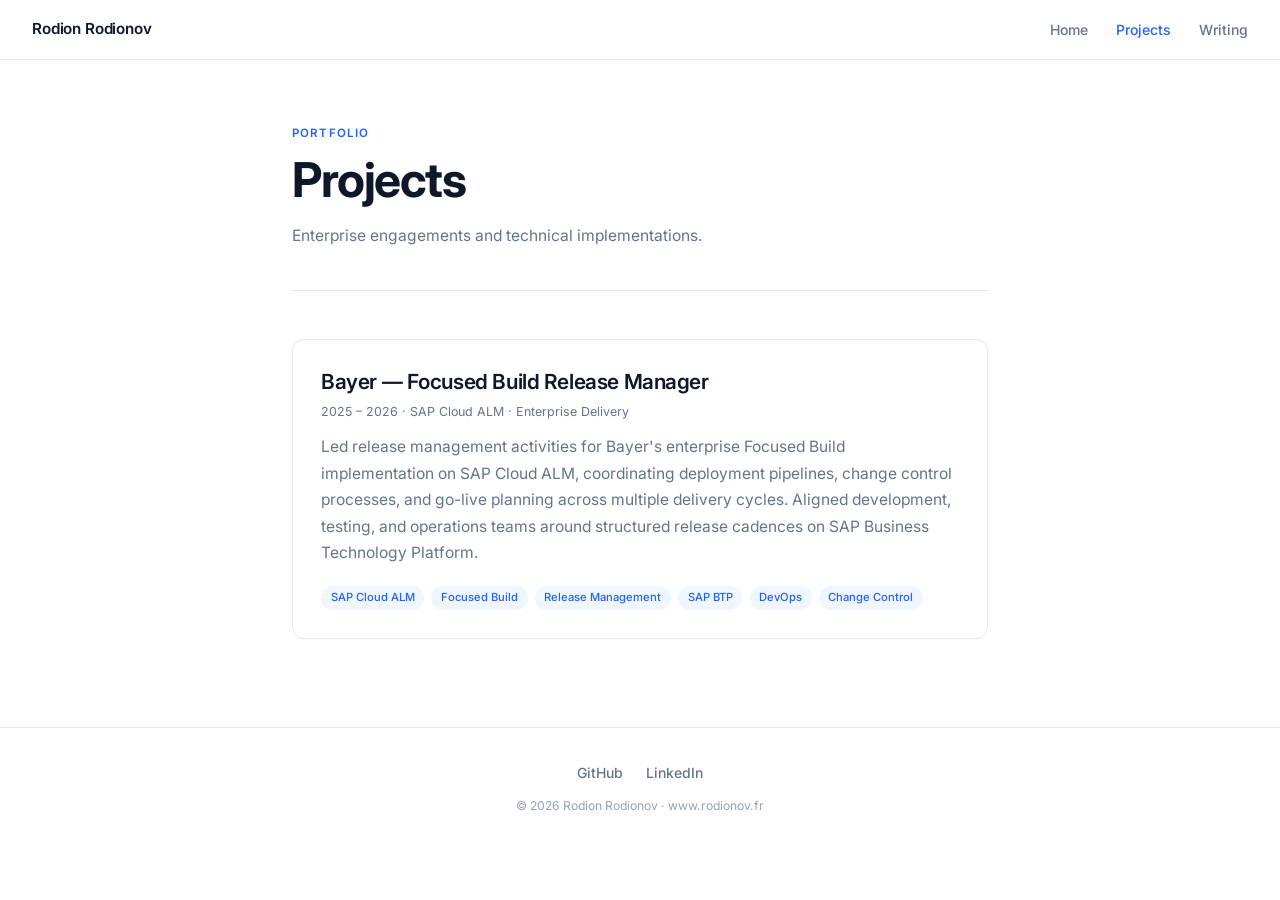
==== projects.html @ 696f6eaf "Add multi-page CV website with galaxy hero, projects, and writing sections Transforms the single-pag" ====
<!DOCTYPE html>
<html lang="en">
<head>
  <link rel="icon" type="image/png" href="/Rodion 96x96.png" sizes="96x96" />
  <meta charset="UTF-8">
  <meta name="viewport" content="width=device-width, initial-scale=1.0">
  <title>Projects — Rodion Rodionov</title>
  <meta name="description" content="Enterprise projects and technical implementations by Rodion Rodionov.">
  <link rel="preconnect" href="https://fonts.googleapis.com">
  <link rel="preconnect" href="https://fonts.gstatic.com" crossorigin>
  <link href="https://fonts.googleapis.com/css2?family=Inter:wght@300;400;500;600;700&display=swap" rel="stylesheet">
  <link rel="stylesheet" href="style.css">
</head>
<body>
  <nav class="light">
    <a href="/" class="nav-brand">Rodion Rodionov</a>
    <ul class="nav-links">
      <li><a href="/">Home</a></li>
      <li><a href="projects.html" class="active">Projects</a></li>
      <li><a href="writing.html">Writing</a></li>
    </ul>
  </nav>

  <main>
    <div class="container">
      <div class="page-header">
        <span class="eyebrow">Portfolio</span>
        <h1>Projects</h1>
        <p>Enterprise engagements and technical implementations.</p>
      </div>

      <section class="page-section" style="padding-top: 3rem;">

        <div class="card">
          <h2>Bayer — Focused Build Release Manager</h2>
          <p class="card-meta">2025 – 2026 · SAP Cloud ALM · Enterprise Delivery</p>
          <p class="card-desc">Led release management activities for Bayer's enterprise Focused Build implementation on SAP Cloud ALM, coordinating deployment pipelines, change control processes, and go-live planning across multiple delivery cycles. Aligned development, testing, and operations teams around structured release cadences on SAP Business Technology Platform.</p>
          <div style="margin-top: 1rem;">
            <span class="tag">SAP Cloud ALM</span>
            <span class="tag">Focused Build</span>
            <span class="tag">Release Management</span>
            <span class="tag">SAP BTP</span>
            <span class="tag">DevOps</span>
            <span class="tag">Change Control</span>
          </div>
        </div>

      </section>
    </div>
  </main>

  <footer>
    <a href="https://github.com/Chupakebr" target="_blank" rel="noopener">GitHub</a>
    <a href="https://www.linkedin.com/in/rodionovr/" target="_blank" rel="noopener">LinkedIn</a>
    <span class="footer-copy">© 2026 Rodion Rodionov · www.rodionov.fr</span>
  </footer>
</body>
</html>
---- style.css ----
:root {
  --bg: #ffffff;
  --text: #0f172a;
  --muted: #64748b;
  --accent: #2563eb;
  --border: #e2e8f0;
  --nav-h: 60px;
}

*, *::before, *::after { box-sizing: border-box; margin: 0; padding: 0; }

body {
  font-family: 'Inter', system-ui, -apple-system, sans-serif;
  background: var(--bg);
  color: var(--text);
  line-height: 1.6;
  -webkit-font-smoothing: antialiased;
}

/* ── Navigation ── */
nav {
  position: fixed;
  top: 0; left: 0; right: 0;
  height: var(--nav-h);
  display: flex;
  align-items: center;
  justify-content: space-between;
  padding: 0 2rem;
  z-index: 100;
  transition: background 0.3s, border-color 0.3s;
  border-bottom: 1px solid transparent;
}

nav.dark {
  background: rgba(0, 0, 0, 0.45);
  backdrop-filter: blur(12px);
  -webkit-backdrop-filter: blur(12px);
  border-bottom-color: rgba(255, 255, 255, 0.08);
}

nav.light {
  background: rgba(255, 255, 255, 0.95);
  backdrop-filter: blur(12px);
  -webkit-backdrop-filter: blur(12px);
  border-bottom-color: var(--border);
}

nav.dark .nav-brand { color: #fff; }
nav.dark .nav-links a { color: rgba(255, 255, 255, 0.65); }
nav.dark .nav-links a:hover,
nav.dark .nav-links a.active { color: #fff; }

nav.light .nav-brand { color: var(--text); }
nav.light .nav-links a { color: var(--muted); }
nav.light .nav-links a:hover,
nav.light .nav-links a.active { color: var(--accent); }

.nav-brand {
  font-weight: 600;
  font-size: 0.95rem;
  text-decoration: none;
  letter-spacing: -0.01em;
}

.nav-links {
  display: flex;
  gap: 1.75rem;
  list-style: none;
}

.nav-links a {
  text-decoration: none;
  font-size: 0.875rem;
  font-weight: 500;
  transition: color 0.2s;
}

/* ── Layout ── */
.container {
  max-width: 760px;
  margin: 0 auto;
  padding: 0 2rem;
}

.page-section {
  padding: 5rem 0 4rem;
}

/* ── Typography ── */
.eyebrow {
  display: block;
  font-size: 0.72rem;
  font-weight: 600;
  letter-spacing: 0.1em;
  text-transform: uppercase;
  color: var(--accent);
  margin-bottom: 0.6rem;
}

h1 {
  font-size: clamp(2rem, 5vw, 3rem);
  font-weight: 700;
  letter-spacing: -0.03em;
  line-height: 1.15;
  margin-bottom: 1rem;
}

h2 {
  font-size: 1.3rem;
  font-weight: 600;
  letter-spacing: -0.02em;
  line-height: 1.3;
  margin-bottom: 0.4rem;
}

p { color: var(--muted); font-size: 0.975rem; line-height: 1.7; }

/* ── Tags ── */
.tag {
  display: inline-block;
  background: #eff6ff;
  color: #2563eb;
  border-radius: 99px;
  padding: 0.18rem 0.6rem;
  font-size: 0.7rem;
  font-weight: 500;
  margin: 0.2rem 0.2rem 0 0;
}

/* ── Cards ── */
.card {
  border: 1px solid var(--border);
  border-radius: 12px;
  padding: 1.75rem;
  margin-bottom: 1.5rem;
  transition: border-color 0.2s, box-shadow 0.2s;
}

.card:hover {
  border-color: #93c5fd;
  box-shadow: 0 4px 24px rgba(37, 99, 235, 0.07);
}

.card-meta {
  font-size: 0.78rem;
  color: var(--muted);
  margin-top: 0.3rem;
}

.card-desc { margin-top: 0.75rem; }

.card-link {
  display: inline-flex;
  align-items: center;
  gap: 0.3rem;
  color: var(--accent);
  text-decoration: none;
  font-size: 0.83rem;
  font-weight: 500;
  margin-top: 1rem;
}

.card-link:hover { text-decoration: underline; }

/* ── Page header (non-home pages) ── */
.page-header {
  padding-top: calc(var(--nav-h) + 4rem);
  padding-bottom: 2.5rem;
  border-bottom: 1px solid var(--border);
}

.page-header p { margin-top: 0.5rem; }

/* ── Footer ── */
footer {
  border-top: 1px solid var(--border);
  padding: 2rem;
  text-align: center;
}

footer a {
  color: var(--muted);
  text-decoration: none;
  margin: 0 0.6rem;
  font-size: 0.875rem;
  font-weight: 500;
  transition: color 0.2s;
}

footer a:hover { color: var(--accent); }

.footer-copy {
  display: block;
  font-size: 0.76rem;
  color: #94a3b8;
  margin-top: 0.65rem;
}

/* ── Responsive ── */
@media (max-width: 600px) {
  nav { padding: 0 1rem; }
  .nav-links { gap: 1rem; }
  .container { padding: 0 1.25rem; }
  .page-header { padding-top: calc(var(--nav-h) + 2.5rem); }
}
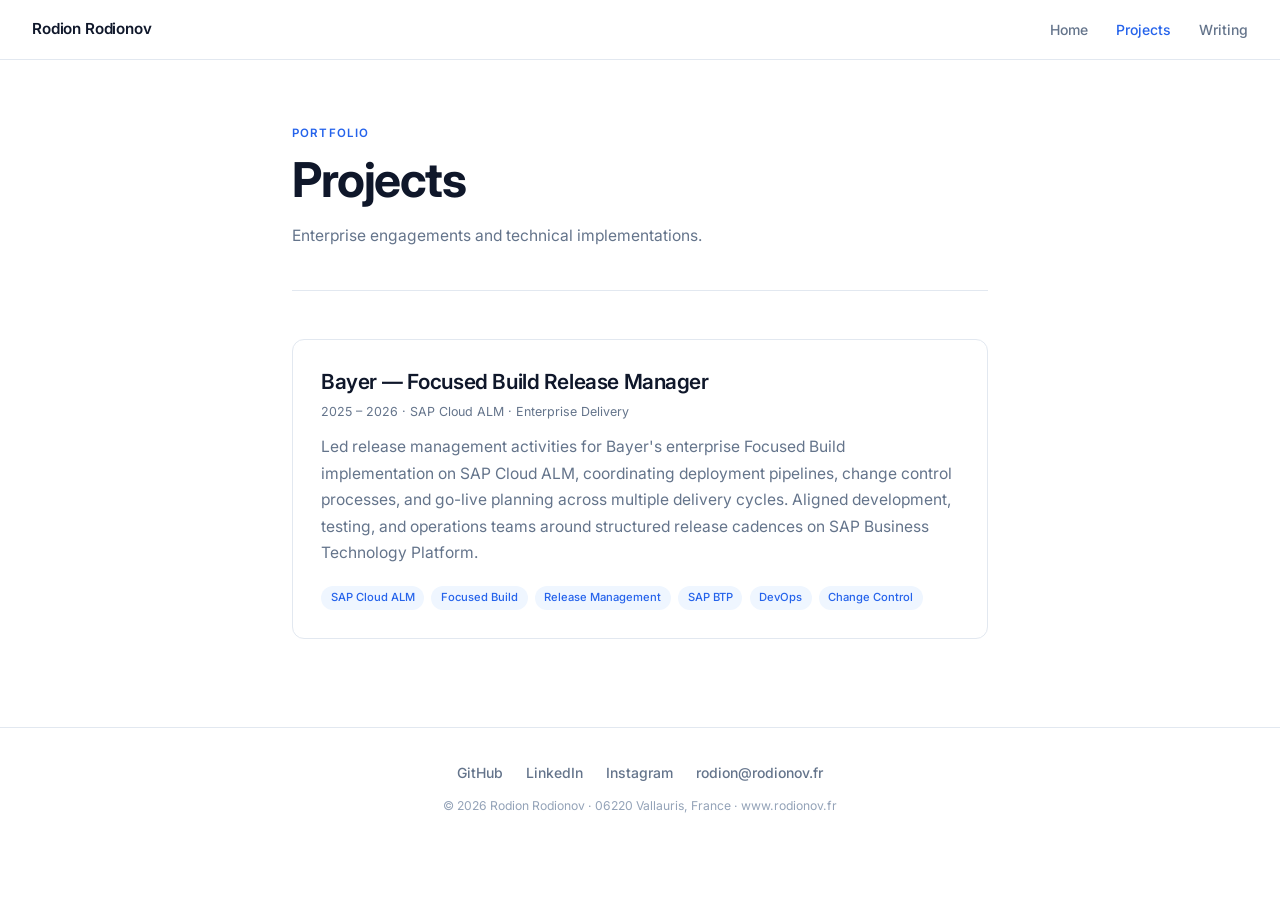
==== commit 08e38ce6: "Add email, address, and Instagram contact info across all pages" ====
--- a/projects.html
+++ b/projects.html
@@ -52,7 +52,9 @@
   <footer>
     <a href="https://github.com/Chupakebr" target="_blank" rel="noopener">GitHub</a>
     <a href="https://www.linkedin.com/in/rodionovr/" target="_blank" rel="noopener">LinkedIn</a>
-    <span class="footer-copy">© 2026 Rodion Rodionov · www.rodionov.fr</span>
+    <a href="https://www.instagram.com/chupakebr/" target="_blank" rel="noopener">Instagram</a>
+    <a href="mailto:rodion@rodionov.fr">rodion@rodionov.fr</a>
+    <span class="footer-copy">© 2026 Rodion Rodionov · 06220 Vallauris, France · www.rodionov.fr</span>
   </footer>
 </body>
 </html>
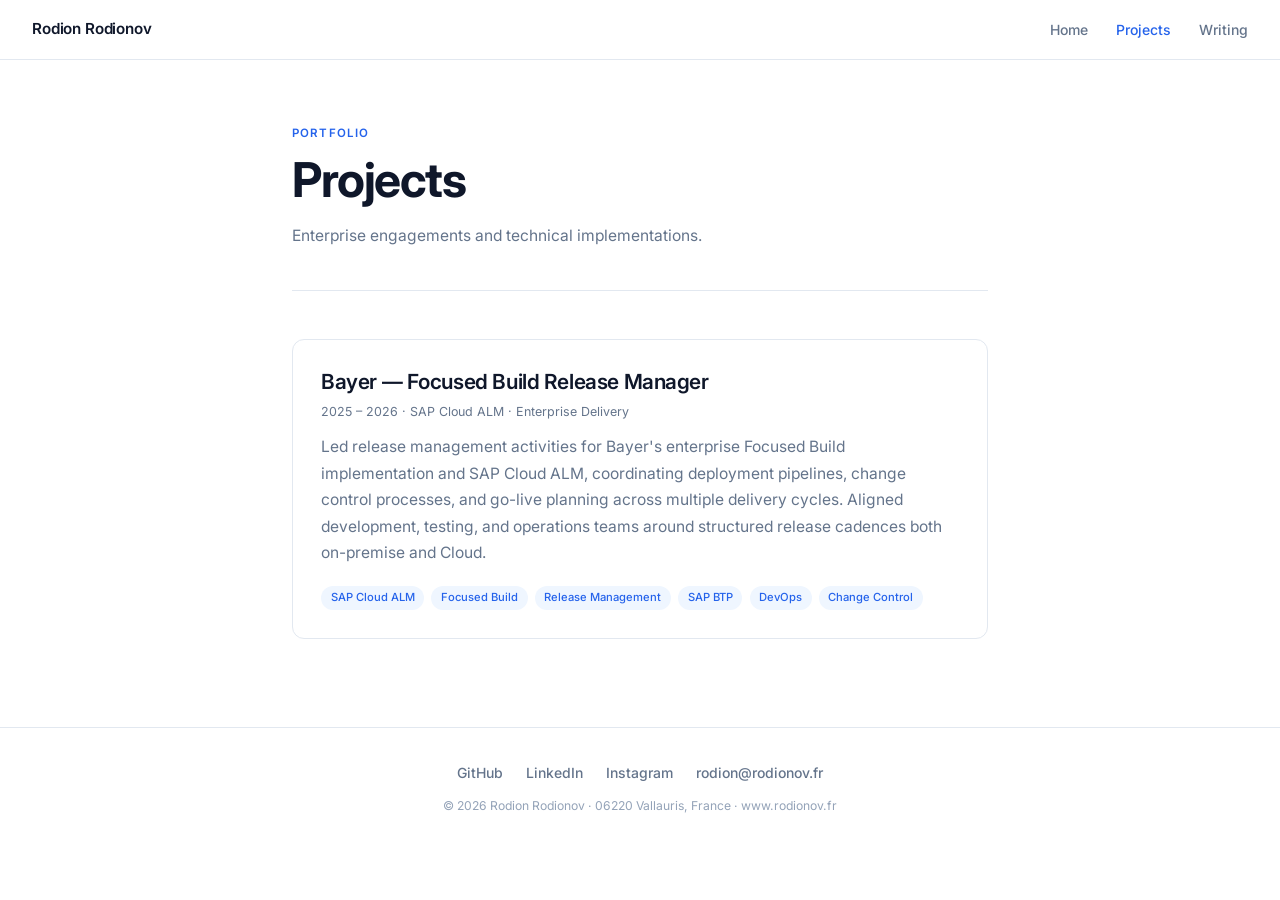
==== commit 9b7958c0: "Update projects.html" ====
--- a/projects.html
+++ b/projects.html
@@ -6,6 +6,14 @@
   <meta name="viewport" content="width=device-width, initial-scale=1.0">
   <title>Projects — Rodion Rodionov</title>
   <meta name="description" content="Enterprise projects and technical implementations by Rodion Rodionov.">
+  <!-- Google tag (gtag.js) -->
+  <script async src="https://www.googletagmanager.com/gtag/js?id=G-H08F7RJMP0"></script>
+  <script>
+    window.dataLayer = window.dataLayer || [];
+    function gtag(){dataLayer.push(arguments);}
+    gtag('js', new Date());
+    gtag('config', 'G-H08F7RJMP0');
+  </script>
   <link rel="preconnect" href="https://fonts.googleapis.com">
   <link rel="preconnect" href="https://fonts.gstatic.com" crossorigin>
   <link href="https://fonts.googleapis.com/css2?family=Inter:wght@300;400;500;600;700&display=swap" rel="stylesheet">
@@ -34,7 +42,7 @@
         <div class="card">
           <h2>Bayer — Focused Build Release Manager</h2>
           <p class="card-meta">2025 – 2026 · SAP Cloud ALM · Enterprise Delivery</p>
-          <p class="card-desc">Led release management activities for Bayer's enterprise Focused Build implementation on SAP Cloud ALM, coordinating deployment pipelines, change control processes, and go-live planning across multiple delivery cycles. Aligned development, testing, and operations teams around structured release cadences on SAP Business Technology Platform.</p>
+          <p class="card-desc">Led release management activities for Bayer's enterprise Focused Build implementation and SAP Cloud ALM, coordinating deployment pipelines, change control processes, and go-live planning across multiple delivery cycles. Aligned development, testing, and operations teams around structured release cadences both on-premise and Cloud.</p>
           <div style="margin-top: 1rem;">
             <span class="tag">SAP Cloud ALM</span>
             <span class="tag">Focused Build</span>
